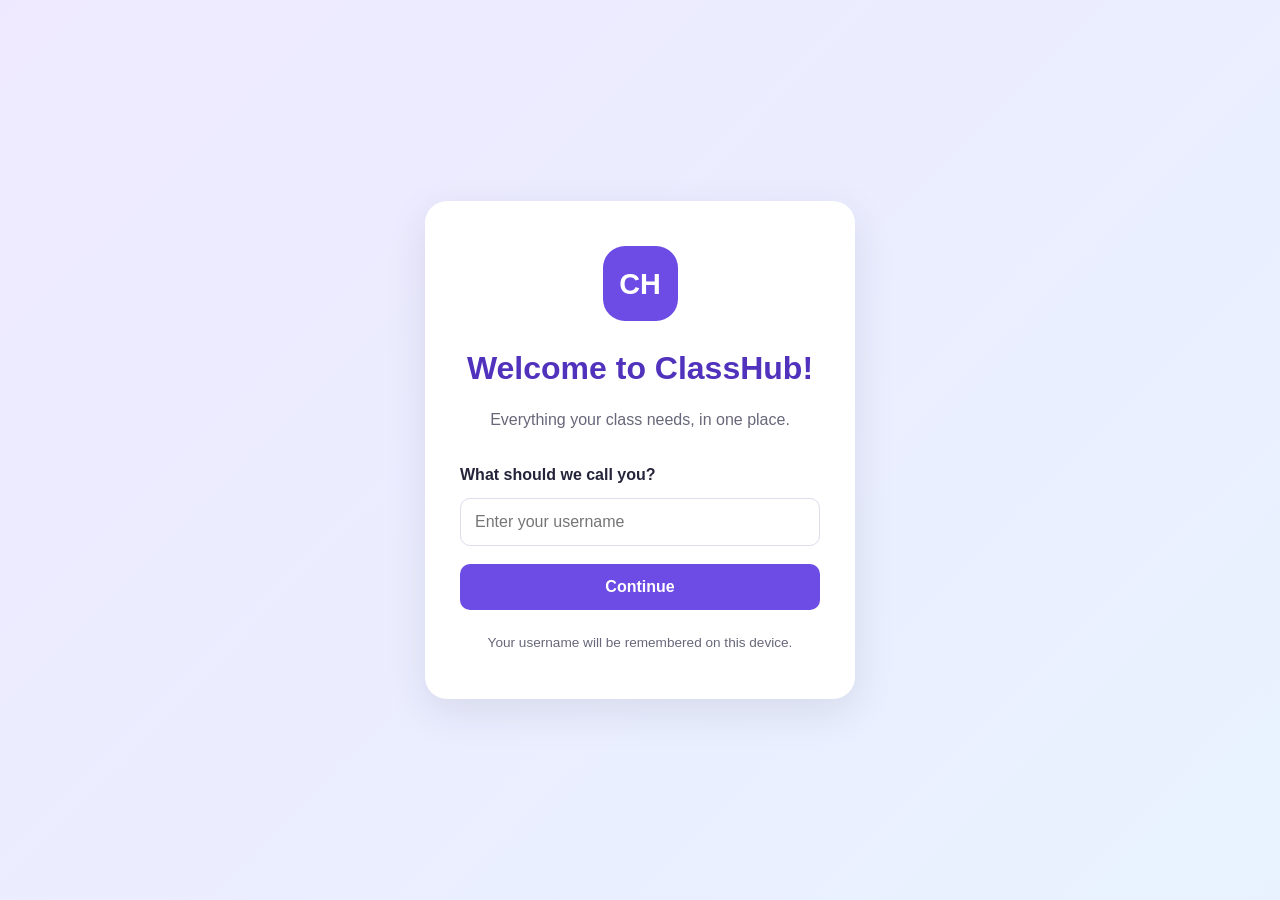
==== index.html @ 94cec29b "Update ClassHub website" ====
<!DOCTYPE html>
<html lang="en">
<head>
    <meta charset="UTF-8">
    <meta name="viewport" content="width=device-width, initial-scale=1.0">

    <meta name="description" content="ClassHub - Everything your class needs, in one place.">

    <title>ClassHub | Home</title>

    <link rel="stylesheet" href="css/style.css">
    <link rel="stylesheet" href="css/login.css">

    <script src="js/main.js" defer></script>
    <script src="js/login.js" defer></script>
</head>

<body>

    <!-- LOGIN SCREEN -->
    <section class="login-screen" id="login-screen">

        <div class="login-box">

            <div class="login-logo">CH</div>

            <h1>Welcome to ClassHub!</h1>

            <p>Everything your class needs, in one place.</p>

            <form id="login-form">

                <label for="username">What should we call you?</label>

                <input
                    type="text"
                    id="username"
                    placeholder="Enter your username"
                    maxlength="25"
                    autocomplete="given-name"
                    required
                >

                <button type="submit">
                    Continue
                </button>

            </form>

            <p class="login-note">
                Your username will be remembered on this device.
            </p>

        </div>

    </section>


    <!-- MAIN WEBSITE -->
    <div id="site-content" hidden>

        <!-- HEADER -->
        <header class="site-header">

            <nav class="navbar" aria-label="Main navigation">

                <a href="index.html" class="logo">ClassHub</a>

                <ul class="nav-links">
                    <li><a href="index.html">Home</a></li>
                    <li><a href="timetable.html">Timetable</a></li>
                    <li><a href="notes.html">Notes</a></li>
                    <li><a href="announcements.html">Updates</a></li>
                    <li><a href="contacts.html">Contacts</a></li>
                </ul>

            </nav>

        </header>


        <!-- MAIN CONTENT -->
        <main>

            <!-- HERO SECTION -->
            <section class="hero">

                <div class="hero-content">

                    <h1>Everything your class needs, in one place.</h1>

                    <p>
                        Stay organised, access learning materials
                        and keep up with everything happening in your class.
                    </p>

                    <a href="timetable.html" class="hero-button">
                        View Timetable
                    </a>

                </div>

            </section>


            <!-- WELCOME SECTION -->
            <section class="welcome">

                <h2 id="personal-greeting">Hi!</h2>

                <p>
                    Welcome to your ClassHub dashboard.
                    What would you like to explore today?
                </p>

                <button
                    type="button"
                    id="change-username"
                    class="change-username-button"
                >
                    Change username
                </button>

            </section>


            <!-- DASHBOARD -->
            <section class="dashboard">

                <a href="timetable.html" class="card timetable-card">
                    <h2>Timetable</h2>
                    <p>Check your weekly lecture schedule.</p>
                    <span>View timetable →</span>
                </a>

                <a href="notes.html" class="card notes-card">
                    <h2>Study Notes</h2>
                    <p>Find course materials and learning resources.</p>
                    <span>Explore notes →</span>
                </a>

                <a href="announcements.html" class="card updates-card">
                    <h2>Class Updates</h2>
                    <p>Stay informed about assignments, tests and activities.</p>
                    <span>View updates →</span>
                </a>

                <a href="contacts.html" class="card contacts-card">
                    <h2>Class Contacts</h2>
                    <p>Find your class representatives and important contacts.</p>
                    <span>View contacts →</span>
                </a>

            </section>

        </main>


        <!-- FOOTER -->
        <footer class="site-footer">

            <p>
                &copy; <span id="year"></span>
                ClassHub. Built for our class.
            </p>

        </footer>

    </div>

</body>
</html>
---- css/style.css ----
/* =================================
   CLASSHUB - MAIN STYLESHEET
   ================================= */

/* 1. Global settings */

* {
    margin: 0;
    padding: 0;
    box-sizing: border-box;
}

:root {
    --primary: #6c4ce4;
    --primary-dark: #5032bd;
    --background: #f7f7fc;
    --text: #25243a;
    --muted: #68677a;
    --white: #ffffff;
}

html {
    scroll-behavior: smooth;
}

body {
    font-family: Arial, Helvetica, sans-serif;
    background-color: var(--background);
    color: var(--text);
    line-height: 1.6;
}

a {
    color: inherit;
    text-decoration: none;
}

a:focus-visible {
    outline: 3px solid #ffae42;
    outline-offset: 4px;
}

/* 2. Navigation */

.site-header {
    background-color: var(--white);
    box-shadow: 0 2px 12px rgba(0, 0, 0, 0.06);
    position: relative;
    z-index: 10;
}

.navbar {
    max-width: 1200px;
    margin: 0 auto;
    padding: 18px 5%;
    display: flex;
    justify-content: space-between;
    align-items: center;
    gap: 20px;
}

.logo {
    font-size: 28px;
    font-weight: 800;
    color: var(--primary);
    letter-spacing: -1px;
}

.nav-links {
    list-style: none;
    display: flex;
    align-items: center;
    gap: 25px;
    flex-wrap: wrap;
}

.nav-links a {
    color: var(--text);
    font-size: 15px;
    font-weight: 600;
    transition: color 0.2s ease;
}

.nav-links a:hover,
.nav-links a[aria-current="page"] {
    color: var(--primary);
}

/* 3. Hero section */

.hero {
    background: linear-gradient(135deg, #6c4ce4, #9875f5);
    color: var(--white);
    padding: 90px 20px;
    text-align: center;
}

.hero-content {
    max-width: 750px;
    margin: 0 auto;
}

.hero h1 {
    font-size: clamp(32px, 5vw, 52px);
    line-height: 1.2;
    margin-bottom: 18px;
}

.hero p {
    font-size: 18px;
    max-width: 600px;
    margin: 0 auto 30px;
    color: #f0ebff;
}

.hero-button {
    display: inline-block;
    background-color: var(--white);
    color: var(--primary-dark);
    padding: 13px 28px;
    border-radius: 30px;
    font-weight: 700;
    transition: transform 0.2s ease,
                box-shadow 0.2s ease;
}

.hero-button:hover {
    transform: translateY(-3px);
    box-shadow: 0 8px 20px rgba(0, 0, 0, 0.15);
}

/* 4. Welcome section */

.welcome {
    text-align: center;
    max-width: 750px;
    margin: 55px auto 35px;
    padding: 0 20px;
}

.welcome h2 {
    font-size: 30px;
    margin-bottom: 10px;
}

.welcome p {
    color: var(--muted);
    font-size: 16px;
}

/* 5. Dashboard */

.dashboard {
    max-width: 1200px;
    margin: 0 auto;
    padding: 15px 5% 70px;
    display: grid;
    grid-template-columns: repeat(2, minmax(0, 1fr));
    gap: 25px;
}

.card {
    display: block;
    background-color: var(--white);
    padding: 30px;
    border-radius: 18px;
    min-height: 175px;
    box-shadow: 0 5px 20px rgba(0, 0, 0, 0.05);
    border: 1px solid #eeeeF5;
    transition: transform 0.2s ease,
                box-shadow 0.2s ease;
}

.card:hover {
    transform: translateY(-5px);
    box-shadow: 0 12px 25px rgba(0, 0, 0, 0.09);
}

.card h2 {
    font-size: 21px;
    margin-bottom: 12px;
}

.card p {
    color: var(--muted);
    font-size: 15px;
}

/* 6. Card colours */

.timetable-card {
    border-top: 5px solid #4285f4;
}

.timetable-card h2 {
    color: #2870dc;
}

.notes-card {
    border-top: 5px solid #ff9f43;
}

.notes-card h2 {
    color: #e58a25;
}

.updates-card {
    border-top: 5px solid #ed6a9e;
}

.updates-card h2 {
    color: #d94d83;
}

.contacts-card {
    border-top: 5px solid #36b98a;
}

.contacts-card h2 {
    color: #239b70;
}

/* 7. Footer */

.site-footer {
    background-color: #25243a;
    color: #eeeeF5;
    text-align: center;
    padding: 22px 15px;
    font-size: 14px;
}

/* 8. Tablet responsiveness */

@media (max-width: 768px) {
    .navbar {
        flex-direction: column;
        gap: 15px;
    }

    .nav-links {
        justify-content: center;
        gap: 15px 20px;
    }

    .hero {
        padding: 70px 20px;
    }

    .dashboard {
        gap: 18px;
    }
}

/* 9. Mobile responsiveness */

@media (max-width: 550px) {
    .logo {
        font-size: 25px;
    }

    .nav-links {
        gap: 12px 16px;
    }

    .nav-links a {
        font-size: 14px;
    }

    .hero {
        padding: 60px 18px;
    }

    .hero p {
        font-size: 16px;
    }

    .welcome {
        margin-top: 40px;
    }

    .welcome h2 {
        font-size: 25px;
    }

    .dashboard {
        grid-template-columns: 1fr;
        padding-bottom: 45px;
    }

    .card {
        padding: 25px;
    }
}

/* 10. Reduced motion accessibility */

@media (prefers-reduced-motion: reduce) {
    html {
        scroll-behavior: auto;
    }

    *,
    *::before,
    *::after {
        transition-duration: 0.01ms !important;
        animation-duration: 0.01ms !important;
    }
}
---- css/login.css ----
/* =================================
   CLASSHUB - LOGIN SCREEN
   ================================= */

[hidden] {
    display: none !important;
}

.login-screen {
    min-height: 100vh;
    display: flex;
    align-items: center;
    justify-content: center;
    padding: 25px;
    background: linear-gradient(135deg, #eee9ff, #e8f2ff);
}

.login-box {
    width: 100%;
    max-width: 430px;
    padding: 45px 35px;
    background: #ffffff;
    border-radius: 22px;
    text-align: center;
    box-shadow: 0 12px 40px rgba(37, 36, 58, 0.10);
}

.login-logo {
    width: 75px;
    height: 75px;
    margin: 0 auto 22px;
    display: flex;
    align-items: center;
    justify-content: center;
    border-radius: 22px;
    background: #6c4ce4;
    color: #ffffff;
    font-size: 1.8rem;
    font-weight: 800;
}

.login-box h1 {
    color: #5032bd;
    font-size: 2rem;
    margin-bottom: 12px;
}

.login-box > p {
    color: #68677a;
    line-height: 1.6;
}

#login-form {
    margin-top: 30px;
    text-align: left;
}

#login-form label {
    display: block;
    color: #25243a;
    font-weight: 600;
    margin-bottom: 10px;
}

#username {
    width: 100%;
    padding: 14px;
    border: 1px solid #dddded;
    border-radius: 10px;
    font-size: 1rem;
    outline: none;
    margin-bottom: 18px;
}

#username:focus {
    border-color: #6c4ce4;
    box-shadow: 0 0 0 3px rgba(108, 76, 228, 0.12);
}

#login-form button {
    width: 100%;
    padding: 14px;
    border: none;
    border-radius: 10px;
    background: #6c4ce4;
    color: #ffffff;
    font-size: 1rem;
    font-weight: 700;
    cursor: pointer;
    transition: background 0.2s ease;
}

#login-form button:hover {
    background: #5032bd;
}

.login-note {
    margin-top: 22px;
    font-size: 0.85rem;
}

/* Change username button */

.change-username-button {
    margin-top: 12px;
    padding: 9px 15px;
    border: 1px solid #6c4ce4;
    border-radius: 8px;
    background: transparent;
    color: #6c4ce4;
    font-weight: 600;
    cursor: pointer;
}

.change-username-button:hover {
    background: #f0ebff;
}

/* Mobile screens */

@media (max-width: 500px) {
    .login-box {
        padding: 35px 22px;
    }

    .login-box h1 {
        font-size: 1.7rem;
    }
}

@media (prefers-reduced-motion: reduce) {
    #login-form button {
        transition: none;
    }
}
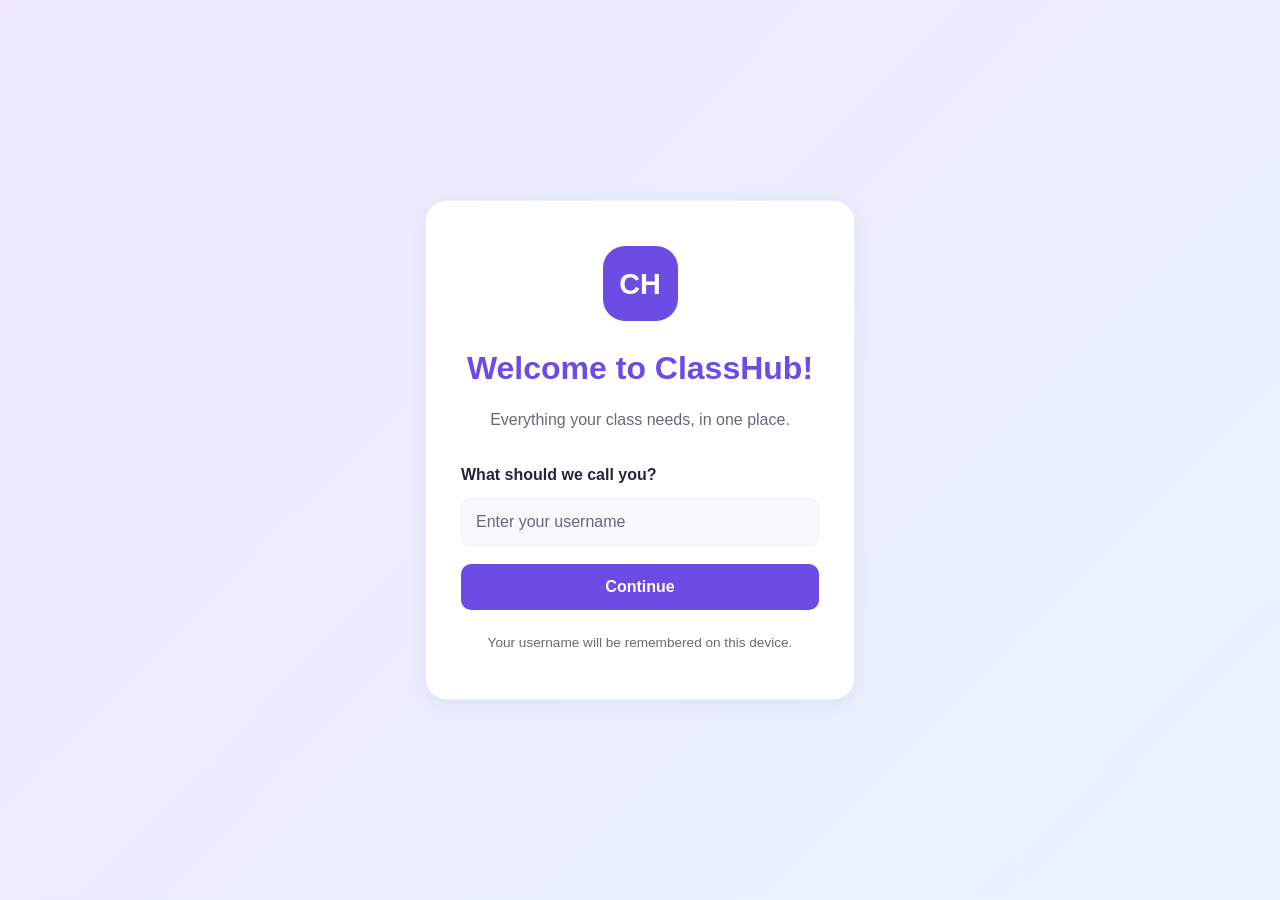
==== commit 592b0b52: "Add global light and dark mode" ====
--- a/index.html
+++ b/index.html
@@ -8,7 +8,7 @@
     <meta name="description" content="ClassHub - Everything your class needs, in one place.">
 
     <title>ClassHub | Home</title>
-
+    <link rel="icon" type="image/svg+xml" href="assets/icons/favicon.svg">
     <link rel="stylesheet" href="css/style.css">
     <link rel="stylesheet" href="css/login.css">
 
@@ -63,19 +63,24 @@
         <!-- HEADER -->
         <header class="site-header">
 
-            <nav class="navbar" aria-label="Main navigation">
 
-                <a href="index.html" class="logo">ClassHub</a>
+        <nav class="navbar" aria-label="Main navigation">
+            <a href="index.html" class="logo">ClassHub</a>
 
-                <ul class="nav-links">
-                    <li><a href="index.html">Home</a></li>
-                    <li><a href="timetable.html">Timetable</a></li>
-                    <li><a href="notes.html">Notes</a></li>
-                    <li><a href="announcements.html">Updates</a></li>
-                    <li><a href="contacts.html">Contacts</a></li>
-                </ul>
+            <ul class="nav-links">
+                <li><a href="index.html">Home</a></li>
+                <li><a href="timetable.html">Timetable</a></li>
+                <li><a href="notes.html">Notes</a></li>
+                <li><a href="announcements.html">Updates</a></li>
+                <li><a href="contacts.html">Contacts</a></li>
+            </ul>
 
-            </nav>
+            <button type="button" id="theme-toggle" class="theme-toggle">
+                <span id="theme-icon" aria-hidden="true">🌙</span>
+                <span id="theme-label">Dark Mode</span>
+            </button>
+        </nav>
+
 
         </header>
 
@@ -162,7 +167,7 @@
 
             <p>
                 &copy; <span id="year"></span>
-                ClassHub. Built for our class.
+                ClassHub. Built for IT Students.
             </p>
 
         </footer>
--- a/css/style.css
+++ b/css/style.css
@@ -2,8 +2,6 @@
 /* =================================
    CLASSHUB - MAIN STYLESHEET
    ================================= */
-
-/* 1. Global settings */
 
 * {
     margin: 0;
@@ -11,14 +9,41 @@
     box-sizing: border-box;
 }
 
+/* =================================
+   THEME VARIABLES
+   ================================= */
+
 :root {
+    color-scheme: light;
+
     --primary: #6c4ce4;
     --primary-dark: #5032bd;
     --background: #f7f7fc;
+    --surface: #ffffff;
     --text: #25243a;
     --muted: #68677a;
+    --border: #eeeeF5;
     --white: #ffffff;
-}
+    --shadow: 0 5px 20px rgba(0, 0, 0, 0.05);
+}
+
+:root[data-theme="dark"] {
+    color-scheme: dark;
+
+    --primary: #a58bff;
+    --primary-dark: #8b6cf0;
+    --background: #101426;
+    --surface: #1b2239;
+    --text: #f1efff;
+    --muted: #b5b4ca;
+    --border: #303852;
+    --white: #1b2239;
+    --shadow: 0 5px 20px rgba(0, 0, 0, 0.2);
+}
+
+/* =================================
+   GENERAL STYLES
+   ================================= */
 
 html {
     scroll-behavior: smooth;
@@ -29,6 +54,7 @@
     background-color: var(--background);
     color: var(--text);
     line-height: 1.6;
+    transition: background-color 0.25s ease, color 0.25s ease;
 }
 
 a {
@@ -36,15 +62,18 @@
     text-decoration: none;
 }
 
-a:focus-visible {
+a:focus-visible,
+button:focus-visible {
     outline: 3px solid #ffae42;
     outline-offset: 4px;
 }
 
-/* 2. Navigation */
+/* =================================
+   HEADER AND NAVIGATION
+   ================================= */
 
 .site-header {
-    background-color: var(--white);
+    background-color: var(--surface);
     box-shadow: 0 2px 12px rgba(0, 0, 0, 0.06);
     position: relative;
     z-index: 10;
@@ -87,11 +116,47 @@
     color: var(--primary);
 }
 
-/* 3. Hero section */
+/* =================================
+   THEME TOGGLE BUTTON
+   ================================= */
+
+.theme-toggle {
+    display: inline-flex;
+    align-items: center;
+    justify-content: center;
+    gap: 8px;
+    padding: 10px 16px;
+    border: 1px solid var(--border);
+    border-radius: 25px;
+    background: var(--background);
+    color: var(--text);
+    font-size: 14px;
+    font-weight: 700;
+    cursor: pointer;
+    white-space: nowrap;
+    transition: background-color 0.2s ease,
+                border-color 0.2s ease,
+                transform 0.2s ease;
+}
+
+.theme-toggle:hover {
+    background: var(--primary);
+    border-color: var(--primary);
+    color: #ffffff;
+    transform: translateY(-2px);
+}
+
+#theme-icon {
+    font-size: 17px;
+}
+
+/* =================================
+   HERO SECTION
+   ================================= */
 
 .hero {
     background: linear-gradient(135deg, #6c4ce4, #9875f5);
-    color: var(--white);
+    color: #ffffff;
     padding: 90px 20px;
     text-align: center;
 }
@@ -116,13 +181,12 @@
 
 .hero-button {
     display: inline-block;
-    background-color: var(--white);
-    color: var(--primary-dark);
+    background-color: #ffffff;
+    color: #5032bd;
     padding: 13px 28px;
     border-radius: 30px;
     font-weight: 700;
-    transition: transform 0.2s ease,
-                box-shadow 0.2s ease;
+    transition: transform 0.2s ease, box-shadow 0.2s ease;
 }
 
 .hero-button:hover {
@@ -130,7 +194,9 @@
     box-shadow: 0 8px 20px rgba(0, 0, 0, 0.15);
 }
 
-/* 4. Welcome section */
+/* =================================
+   WELCOME SECTION
+   ================================= */
 
 .welcome {
     text-align: center;
@@ -149,7 +215,9 @@
     font-size: 16px;
 }
 
-/* 5. Dashboard */
+/* =================================
+   DASHBOARD CARDS
+   ================================= */
 
 .dashboard {
     max-width: 1200px;
@@ -162,19 +230,19 @@
 
 .card {
     display: block;
-    background-color: var(--white);
+    background-color: var(--surface);
+    color: var(--text);
     padding: 30px;
     border-radius: 18px;
     min-height: 175px;
-    box-shadow: 0 5px 20px rgba(0, 0, 0, 0.05);
-    border: 1px solid #eeeeF5;
-    transition: transform 0.2s ease,
-                box-shadow 0.2s ease;
+    box-shadow: var(--shadow);
+    border: 1px solid var(--border);
+    transition: transform 0.2s ease, box-shadow 0.2s ease;
 }
 
 .card:hover {
     transform: translateY(-5px);
-    box-shadow: 0 12px 25px rgba(0, 0, 0, 0.09);
+    box-shadow: 0 12px 25px rgba(0, 0, 0, 0.12);
 }
 
 .card h2 {
@@ -187,14 +255,12 @@
     font-size: 15px;
 }
 
-/* 6. Card colours */
-
 .timetable-card {
     border-top: 5px solid #4285f4;
 }
 
 .timetable-card h2 {
-    color: #2870dc;
+    color: #4285f4;
 }
 
 .notes-card {
@@ -221,7 +287,9 @@
     color: #239b70;
 }
 
-/* 7. Footer */
+/* =================================
+   FOOTER
+   ================================= */
 
 .site-footer {
     background-color: #25243a;
@@ -231,7 +299,9 @@
     font-size: 14px;
 }
 
-/* 8. Tablet responsiveness */
+/* =================================
+   RESPONSIVE DESIGN
+   ================================= */
 
 @media (max-width: 768px) {
     .navbar {
@@ -253,8 +323,6 @@
     }
 }
 
-/* 9. Mobile responsiveness */
-
 @media (max-width: 550px) {
     .logo {
         font-size: 25px;
@@ -268,6 +336,10 @@
         font-size: 14px;
     }
 
+    .theme-toggle {
+        padding: 9px 14px;
+    }
+
     .hero {
         padding: 60px 18px;
     }
@@ -294,7 +366,9 @@
     }
 }
 
-/* 10. Reduced motion accessibility */
+/* =================================
+   REDUCED MOTION
+   ================================= */
 
 @media (prefers-reduced-motion: reduce) {
     html {
--- a/css/login.css
+++ b/css/login.css
@@ -14,16 +14,23 @@
     justify-content: center;
     padding: 25px;
     background: linear-gradient(135deg, #eee9ff, #e8f2ff);
+    transition: background 0.25s ease;
+}
+
+:root[data-theme="dark"] .login-screen {
+    background: linear-gradient(135deg, #101426, #1b2440);
 }
 
 .login-box {
     width: 100%;
     max-width: 430px;
     padding: 45px 35px;
-    background: #ffffff;
+    background: var(--surface);
+    color: var(--text);
+    border: 1px solid var(--border);
     border-radius: 22px;
     text-align: center;
-    box-shadow: 0 12px 40px rgba(37, 36, 58, 0.10);
+    box-shadow: var(--shadow);
 }
 
 .login-logo {
@@ -34,20 +41,20 @@
     align-items: center;
     justify-content: center;
     border-radius: 22px;
-    background: #6c4ce4;
+    background: var(--primary);
     color: #ffffff;
     font-size: 1.8rem;
     font-weight: 800;
 }
 
 .login-box h1 {
-    color: #5032bd;
+    color: var(--primary);
     font-size: 2rem;
     margin-bottom: 12px;
 }
 
 .login-box > p {
-    color: #68677a;
+    color: var(--muted);
     line-height: 1.6;
 }
 
@@ -58,7 +65,7 @@
 
 #login-form label {
     display: block;
-    color: #25243a;
+    color: var(--text);
     font-weight: 600;
     margin-bottom: 10px;
 }
@@ -66,16 +73,22 @@
 #username {
     width: 100%;
     padding: 14px;
-    border: 1px solid #dddded;
+    border: 1px solid var(--border);
     border-radius: 10px;
+    background: var(--background);
+    color: var(--text);
     font-size: 1rem;
     outline: none;
     margin-bottom: 18px;
 }
 
+#username::placeholder {
+    color: var(--muted);
+}
+
 #username:focus {
-    border-color: #6c4ce4;
-    box-shadow: 0 0 0 3px rgba(108, 76, 228, 0.12);
+    border-color: var(--primary);
+    box-shadow: 0 0 0 3px rgba(108, 76, 228, 0.15);
 }
 
 #login-form button {
@@ -83,7 +96,7 @@
     padding: 14px;
     border: none;
     border-radius: 10px;
-    background: #6c4ce4;
+    background: var(--primary);
     color: #ffffff;
     font-size: 1rem;
     font-weight: 700;
@@ -92,7 +105,7 @@
 }
 
 #login-form button:hover {
-    background: #5032bd;
+    background: var(--primary-dark);
 }
 
 .login-note {
@@ -100,24 +113,73 @@
     font-size: 0.85rem;
 }
 
-/* Change username button */
+/* =================================
+   CHANGE USERNAME BUTTON
+   ================================= */
 
 .change-username-button {
     margin-top: 12px;
     padding: 9px 15px;
-    border: 1px solid #6c4ce4;
+    border: 1px solid var(--primary);
     border-radius: 8px;
     background: transparent;
-    color: #6c4ce4;
+    color: var(--primary);
     font-weight: 600;
     cursor: pointer;
 }
 
 .change-username-button:hover {
-    background: #f0ebff;
-}
-
-/* Mobile screens */
+    background: var(--background);
+}
+
+/* =================================
+   LECTURE LOCK SCREEN
+   ================================= */
+
+.lecture-lock-screen {
+    max-width: 600px;
+    margin: 30px auto;
+    padding: 40px 25px;
+    text-align: center;
+    background: var(--surface);
+    color: var(--text);
+    border: 1px solid var(--border);
+    border-radius: 16px;
+    box-shadow: var(--shadow);
+}
+
+.lecture-lock-icon {
+    font-size: 55px;
+    margin-bottom: 15px;
+}
+
+.lecture-lock-screen h2 {
+    color: var(--primary);
+    margin-bottom: 12px;
+}
+
+.lecture-lock-screen p {
+    color: var(--muted);
+    line-height: 1.7;
+    margin-bottom: 25px;
+}
+
+.lecture-lock-screen .back-link {
+    display: block;
+    margin-top: 20px;
+    color: var(--primary);
+}
+
+.lecture-status {
+    display: inline-block;
+    padding: 6px 12px;
+    border-radius: 20px;
+    font-size: 13px;
+}
+
+/* =================================
+   MOBILE SCREENS
+   ================================= */
 
 @media (max-width: 500px) {
     .login-box {
@@ -129,8 +191,13 @@
     }
 }
 
+/* =================================
+   REDUCED MOTION
+   ================================= */
+
 @media (prefers-reduced-motion: reduce) {
-    #login-form button {
+    #login-form button,
+    .login-screen {
         transition: none;
     }
 }
